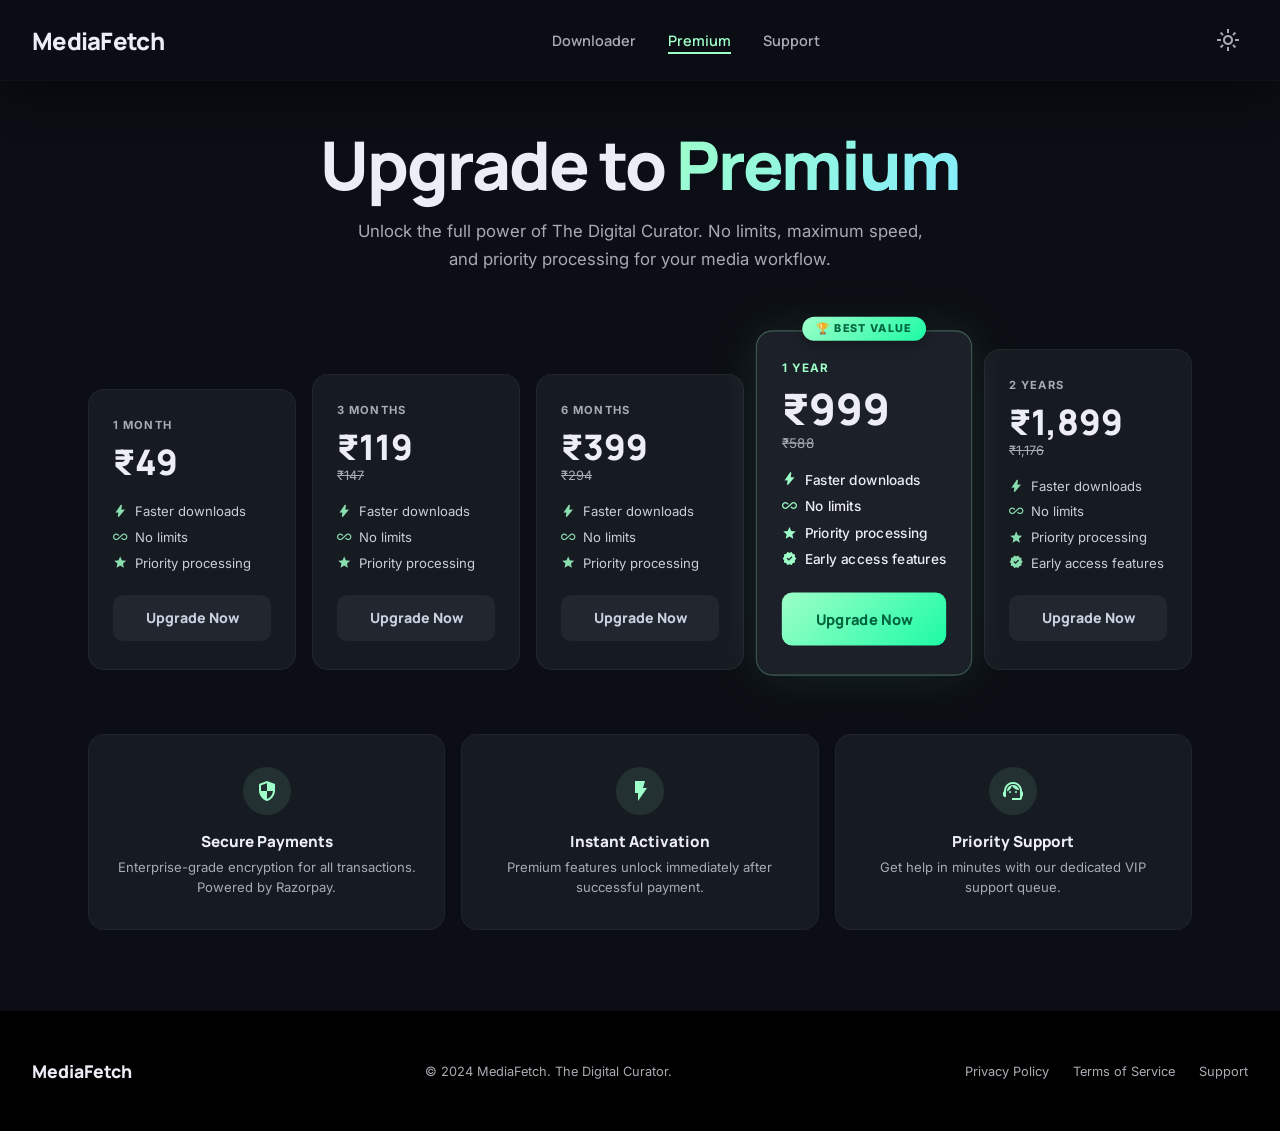
==== premium.html @ de0da59d "Initial commit — MediaFetch frontend" ====
<!DOCTYPE html>
<html lang="en">
<head>
  <meta charset="UTF-8" />
  <meta name="viewport" content="width=device-width, initial-scale=1.0" />
  <title>Premium — MediaFetch</title>
  <meta name="description" content="Upgrade to MediaFetch Premium for faster downloads, no limits, and priority processing. Plans starting at ₹49/month." />

  <link rel="stylesheet" href="css/styles.css" />
  <link rel="stylesheet" href="https://fonts.googleapis.com/css2?family=Material+Symbols+Outlined:opsz,wght,FILL,GRAD@20..48,100..700,0..1,-50..200&display=swap" />

  <style>
    main { flex: 1; padding: 8rem 1.5rem 5rem; max-width: 72rem; margin: 0 auto; width: 100%; }

    /* ── Hero ──────────────────────────────────────────────────────────── */
    .premium-hero { text-align: center; margin-bottom: 4rem; }
    .premium-hero h1 {
      font-size: clamp(2.4rem, 7vw, 4.2rem);
      font-weight: 900; letter-spacing: -0.03em;
      color: var(--on-surface); line-height: 1.1;
      margin-bottom: 1rem;
    }
    .hero-gradient {
      background: linear-gradient(135deg, var(--primary), var(--tertiary));
      -webkit-background-clip: text; -webkit-text-fill-color: transparent;
      background-clip: text;
    }
    .premium-hero p {
      font-size: 1.05rem; color: var(--on-surface-variant);
      max-width: 36rem; margin: 0 auto; line-height: 1.65;
    }

    /* ── Pricing Grid ──────────────────────────────────────────────────── */
    .pricing-grid {
      display: grid;
      grid-template-columns: repeat(5, 1fr);
      gap: 1rem;
      align-items: end;
      margin-bottom: 4rem;
    }

    /* ── Pricing Card ──────────────────────────────────────────────────── */
    .plan-card {
      background: var(--surface-container);
      border-radius: 1rem;
      padding: 1.75rem 1.5rem;
      display: flex; flex-direction: column;
      border: 1px solid rgba(255,255,255,0.05);
      position: relative;
      transition: transform 0.25s ease, box-shadow 0.25s ease, border-color 0.25s;
    }
    .plan-card:hover {
      transform: translateY(-4px);
      box-shadow: 0 20px 50px rgba(0,0,0,0.35);
    }

    .plan-card.featured {
      background: var(--surface-high);
      border: 1.5px solid rgba(158,255,200,0.28);
      box-shadow: 0 0 50px rgba(158,255,200,0.1);
      transform: scale(1.04);
      z-index: 2;
    }
    .plan-card.featured:hover { transform: scale(1.04) translateY(-4px); }

    .plan-badge {
      position: absolute; top: -0.85rem; left: 50%; transform: translateX(-50%);
      background: linear-gradient(135deg, var(--primary), var(--primary-container));
      color: var(--on-primary);
      font-size: 0.65rem; font-weight: 800;
      letter-spacing: 0.1em; text-transform: uppercase;
      padding: 0.3rem 0.85rem;
      border-radius: 9999px;
      white-space: nowrap;
      box-shadow: 0 4px 12px rgba(0,0,0,0.3);
    }

    .plan-period {
      font-size: 0.7rem; font-weight: 700;
      letter-spacing: 0.1em; text-transform: uppercase;
      color: var(--on-surface-variant);
      margin-bottom: 0.75rem;
    }
    .plan-card.featured .plan-period { color: var(--primary); }

    .plan-price {
      font-family: 'Manrope', sans-serif;
      font-size: 2.2rem; font-weight: 900;
      color: var(--on-surface);
      margin-bottom: 0.25rem;
      line-height: 1;
    }
    .plan-card.featured .plan-price { font-size: 2.6rem; }

    .plan-original {
      font-size: 0.8rem;
      color: var(--on-surface-variant);
      text-decoration: line-through;
      margin-bottom: 1.25rem;
    }
    .plan-spacer { margin-bottom: 1.25rem; }

    .plan-features {
      list-style: none; display: flex; flex-direction: column; gap: 0.6rem;
      flex: 1; margin-bottom: 1.5rem;
    }
    .plan-features li {
      display: flex; align-items: center; gap: 0.5rem;
      font-size: 0.82rem;
      color: var(--on-surface);
      opacity: 0.85;
    }
    .plan-card.featured .plan-features li { opacity: 1; font-weight: 500; }
    .plan-features .check-icon {
      font-size: 0.9rem;
      color: var(--primary);
      flex-shrink: 0;
    }

    .plan-btn {
      display: block; width: 100%;
      padding: 0.85rem;
      border-radius: 0.625rem;
      font-family: 'Manrope', sans-serif;
      font-size: 0.88rem; font-weight: 800;
      border: none; cursor: pointer;
      transition: transform 0.15s, box-shadow 0.2s, background 0.2s;
    }
    .plan-btn:active { transform: scale(0.96); }

    .btn-default {
      background: var(--surface-highest);
      color: var(--on-secondary-container);
    }
    .btn-default:hover { background: var(--outline-variant); }

    .btn-featured {
      background: linear-gradient(135deg, var(--primary), var(--primary-container));
      color: var(--on-primary);
      padding: 1rem;
    }
    .btn-featured:hover { box-shadow: 0 0 24px rgba(158,255,200,0.4); }

    /* ── Trust Badges ─────────────────────────────────────────────────── */
    .trust-grid {
      display: grid;
      grid-template-columns: repeat(3, 1fr);
      gap: 1rem;
    }
    .trust-card {
      background: var(--surface-container);
      border: 1px solid rgba(255,255,255,0.04);
      border-radius: 1rem;
      padding: 2rem 1.5rem;
      display: flex; flex-direction: column; align-items: center;
      text-align: center;
      transition: transform 0.2s, box-shadow 0.2s;
    }
    .trust-card:hover { transform: translateY(-3px); box-shadow: 0 12px 30px rgba(0,0,0,0.25); }

    .trust-icon-wrap {
      width: 3rem; height: 3rem;
      border-radius: 50%;
      background: rgba(158,255,200,0.1);
      display: flex; align-items: center; justify-content: center;
      margin-bottom: 1rem;
    }
    .trust-card h4 {
      font-size: 0.95rem; font-weight: 800;
      color: var(--on-surface);
      margin-bottom: 0.4rem;
    }
    .trust-card p { font-size: 0.82rem; color: var(--on-surface-variant); line-height: 1.5; }

    /* ── Payment Modal Overlay ──────────────────────────────────────── */
    .modal-overlay {
      position: fixed; inset: 0; z-index: 200;
      background: rgba(0,0,0,0.65);
      backdrop-filter: blur(8px);
      display: flex; align-items: center; justify-content: center;
      padding: 1rem;
      animation: fadeIn 0.25s ease;
    }
    .modal-box {
      background: var(--surface-high);
      border: 1px solid rgba(255,255,255,0.06);
      border-radius: 1.25rem;
      padding: 2rem;
      width: 100%; max-width: 28rem;
      box-shadow: 0 30px 80px rgba(0,0,0,0.5);
      animation: slideUp 0.3s cubic-bezier(0.34,1.56,0.64,1);
    }
    @keyframes slideUp {
      from { opacity:0; transform: translateY(2rem) scale(0.97); }
      to   { opacity:1; transform: translateY(0) scale(1); }
    }
    .modal-title {
      font-size: 1.35rem; font-weight: 900;
      color: var(--on-surface);
      margin-bottom: 0.35rem;
    }
    .modal-subtitle { font-size: 0.85rem; color: var(--on-surface-variant); margin-bottom: 1.5rem; }
    .modal-field { display: flex; flex-direction: column; gap: 0.4rem; margin-bottom: 1rem; }
    .modal-field label { font-size: 0.78rem; font-weight: 600; color: var(--on-surface-variant); }
    .modal-field input {
      background: var(--surface-container);
      border: 1px solid var(--outline-variant);
      border-radius: 0.6rem;
      padding: 0.75rem 1rem;
      color: var(--on-surface);
      font-family: 'Inter', sans-serif; font-size: 0.9rem;
      outline: none; transition: border-color 0.2s, box-shadow 0.2s;
    }
    .modal-field input:focus {
      border-color: var(--primary);
      box-shadow: 0 0 0 3px rgba(158,255,200,0.1);
    }
    .modal-actions { display: flex; gap: 0.75rem; margin-top: 1.5rem; }
    .modal-cancel-btn {
      flex: 1; padding: 0.85rem;
      background: var(--surface-highest);
      color: var(--on-surface-variant);
      border: none; border-radius: 0.6rem;
      font-family: 'Manrope', sans-serif; font-weight: 700; font-size: 0.9rem;
      cursor: pointer; transition: background 0.2s;
    }
    .modal-cancel-btn:hover { background: var(--outline-variant); }
    .modal-pay-btn {
      flex: 2; padding: 0.85rem;
      background: linear-gradient(135deg, var(--primary), var(--primary-container));
      color: var(--on-primary);
      border: none; border-radius: 0.6rem;
      font-family: 'Manrope', sans-serif; font-weight: 800; font-size: 0.9rem;
      cursor: pointer; transition: box-shadow 0.2s, transform 0.15s;
    }
    .modal-pay-btn:hover { box-shadow: 0 0 20px rgba(158,255,200,0.35); }
    .modal-pay-btn:active { transform: scale(0.97); }

    /* Coming soon banner */
    .coming-soon-note {
      font-size: 0.72rem; color: var(--on-surface-variant);
      text-align: center; margin-top: 0.75rem;
    }

    /* ── Responsive ──────────────────────────────────────────────────── */
    @media (max-width: 1024px) {
      .pricing-grid { grid-template-columns: repeat(3, 1fr); }
      .plan-card.featured { transform: none; }
      .plan-card.featured:hover { transform: translateY(-4px); }
    }
    @media (max-width: 640px) {
      .pricing-grid { grid-template-columns: 1fr 1fr; }
      .trust-grid { grid-template-columns: 1fr; }
    }
    @media (max-width: 420px) {
      .pricing-grid { grid-template-columns: 1fr; }
    }
  </style>
</head>
<body>

<!-- Toast Container -->
<div id="toast-container" aria-live="polite"></div>

<!-- ── Navbar ──────────────────────────────────────────────────────────────── -->
<header>
  <nav class="navbar">
    <div class="navbar-inner">
      <a href="index.html" class="navbar-logo">MediaFetch</a>
      <ul class="navbar-links">
        <li><a href="index.html">Downloader</a></li>
        <li><a href="premium.html" class="active">Premium</a></li>
        <li><a href="support.html">Support</a></li>
      </ul>
      <div class="navbar-actions">
        <button class="icon-btn" id="theme-toggle" aria-label="Toggle theme">
          <span class="material-symbols-outlined">light_mode</span>
        </button>
      </div>
    </div>
  </nav>
</header>

<!-- ── Main ────────────────────────────────────────────────────────────────── -->
<main>

  <!-- Hero -->
  <div class="premium-hero">
    <h1>Upgrade to <span class="hero-gradient">Premium</span></h1>
    <p>Unlock the full power of The Digital Curator. No limits, maximum speed, and priority processing for your media workflow.</p>
  </div>

  <!-- Pricing Grid -->
  <div class="pricing-grid" id="pricing-grid">

    <!-- ₹49 / 1 Month -->
    <div class="plan-card">
      <p class="plan-period">1 Month</p>
      <p class="plan-price">₹49</p>
      <div class="plan-spacer"></div>
      <ul class="plan-features">
        <li><span class="material-symbols-outlined check-icon icon-filled">bolt</span>Faster downloads</li>
        <li><span class="material-symbols-outlined check-icon icon-filled">all_inclusive</span>No limits</li>
        <li><span class="material-symbols-outlined check-icon icon-filled">star</span>Priority processing</li>
      </ul>
      <button class="plan-btn btn-default" data-plan="1 Month" data-price="49" data-amount="4900">Upgrade Now</button>
    </div>

    <!-- ₹119 / 3 Months -->
    <div class="plan-card">
      <p class="plan-period">3 Months</p>
      <p class="plan-price">₹119</p>
      <p class="plan-original">₹147</p>
      <ul class="plan-features">
        <li><span class="material-symbols-outlined check-icon icon-filled">bolt</span>Faster downloads</li>
        <li><span class="material-symbols-outlined check-icon icon-filled">all_inclusive</span>No limits</li>
        <li><span class="material-symbols-outlined check-icon icon-filled">star</span>Priority processing</li>
      </ul>
      <button class="plan-btn btn-default" data-plan="3 Months" data-price="119" data-amount="11900">Upgrade Now</button>
    </div>

    <!-- ₹399 / 6 Months -->
    <div class="plan-card">
      <p class="plan-period">6 Months</p>
      <p class="plan-price">₹399</p>
      <p class="plan-original">₹294</p>
      <ul class="plan-features">
        <li><span class="material-symbols-outlined check-icon icon-filled">bolt</span>Faster downloads</li>
        <li><span class="material-symbols-outlined check-icon icon-filled">all_inclusive</span>No limits</li>
        <li><span class="material-symbols-outlined check-icon icon-filled">star</span>Priority processing</li>
      </ul>
      <button class="plan-btn btn-default" data-plan="6 Months" data-price="399" data-amount="39900">Upgrade Now</button>
    </div>

    <!-- ₹999 / 1 Year — FEATURED -->
    <div class="plan-card featured">
      <span class="plan-badge">🏆 Best Value</span>
      <p class="plan-period">1 Year</p>
      <p class="plan-price">₹999</p>
      <p class="plan-original">₹588</p>
      <ul class="plan-features">
        <li><span class="material-symbols-outlined check-icon icon-filled">bolt</span>Faster downloads</li>
        <li><span class="material-symbols-outlined check-icon icon-filled">all_inclusive</span>No limits</li>
        <li><span class="material-symbols-outlined check-icon icon-filled">star</span>Priority processing</li>
        <li><span class="material-symbols-outlined check-icon icon-filled">new_releases</span>Early access features</li>
      </ul>
      <button class="plan-btn btn-featured" data-plan="1 Year" data-price="999" data-amount="99900">Upgrade Now</button>
    </div>

    <!-- ₹1899 / 2 Years -->
    <div class="plan-card">
      <p class="plan-period">2 Years</p>
      <p class="plan-price">₹1,899</p>
      <p class="plan-original">₹1,176</p>
      <ul class="plan-features">
        <li><span class="material-symbols-outlined check-icon icon-filled">bolt</span>Faster downloads</li>
        <li><span class="material-symbols-outlined check-icon icon-filled">all_inclusive</span>No limits</li>
        <li><span class="material-symbols-outlined check-icon icon-filled">star</span>Priority processing</li>
        <li><span class="material-symbols-outlined check-icon icon-filled">new_releases</span>Early access features</li>
      </ul>
      <button class="plan-btn btn-default" data-plan="2 Years" data-price="1899" data-amount="189900">Upgrade Now</button>
    </div>

  </div><!-- /pricing-grid -->

  <!-- Trust Badges -->
  <div class="trust-grid">
    <div class="trust-card">
      <div class="trust-icon-wrap">
        <span class="material-symbols-outlined icon-filled" style="color:var(--primary)">security</span>
      </div>
      <h4>Secure Payments</h4>
      <p>Enterprise-grade encryption for all transactions. Powered by Razorpay.</p>
    </div>
    <div class="trust-card">
      <div class="trust-icon-wrap">
        <span class="material-symbols-outlined icon-filled" style="color:var(--primary)">flash_on</span>
      </div>
      <h4>Instant Activation</h4>
      <p>Premium features unlock immediately after successful payment.</p>
    </div>
    <div class="trust-card">
      <div class="trust-icon-wrap">
        <span class="material-symbols-outlined icon-filled" style="color:var(--primary)">support_agent</span>
      </div>
      <h4>Priority Support</h4>
      <p>Get help in minutes with our dedicated VIP support queue.</p>
    </div>
  </div>

</main>

<!-- ── Payment Checkout Modal ──────────────────────────────────────────────── -->
<div id="payment-modal" class="modal-overlay hidden" role="dialog" aria-modal="true" aria-labelledby="modal-title">
  <div class="modal-box">
    <h2 class="modal-title" id="modal-title">Complete Your Upgrade</h2>
    <p class="modal-subtitle" id="modal-subtitle">Upgrading to Premium — ₹0</p>
    <div class="modal-field">
      <label for="modal-name">Full Name</label>
      <input id="modal-name" type="text" placeholder="Your name" autocomplete="name" />
    </div>
    <div class="modal-field">
      <label for="modal-email">Email Address <span style="color:var(--error)">*</span></label>
      <input id="modal-email" type="email" placeholder="hello@example.com" required autocomplete="email" />
    </div>
    <div class="modal-field">
      <label for="modal-phone">Phone Number <span style="color:var(--error)">*</span></label>
      <input id="modal-phone" type="tel" placeholder="+91 98765 43210" required autocomplete="tel" />
    </div>
    <div class="modal-actions">
      <button class="modal-cancel-btn" id="modal-cancel">Cancel</button>
      <button class="modal-pay-btn" id="modal-pay">Proceed to Pay</button>
    </div>
    <p class="coming-soon-note">🔒 Razorpay secure checkout · Payment integration coming soon</p>
  </div>
</div>

<!-- ── Footer ──────────────────────────────────────────────────────────────── -->
<footer class="footer">
  <div class="footer-inner">
    <span class="footer-logo">MediaFetch</span>
    <span class="footer-copy">© 2024 MediaFetch. The Digital Curator.</span>
    <div class="footer-links">
      <a href="#">Privacy Policy</a>
      <a href="#">Terms of Service</a>
      <a href="support.html">Support</a>
    </div>
  </div>
</footer>

<script src="js/theme.js"></script>
<script>
  // ── Toast helper ──────────────────────────────────────────────────────────
  function showToast(message, type = 'info', duration = 4000) {
    const container = document.getElementById('toast-container');
    const toast = document.createElement('div');
    const iconMap = { success: 'check_circle', error: 'error', info: 'info' };
    const colorMap = { success: 'var(--primary)', error: 'var(--error)', info: 'var(--tertiary)' };
    toast.className = `toast ${type}`;
    toast.innerHTML = `<span class="material-symbols-outlined icon-filled" style="color:${colorMap[type]};font-size:1.1rem">${iconMap[type]}</span><span>${message}</span>`;
    container.appendChild(toast);
    setTimeout(() => {
      toast.classList.add('fade-out');
      toast.addEventListener('animationend', () => toast.remove());
    }, duration);
  }

  // ── Modal state ───────────────────────────────────────────────────────────
  let currentPlan = null;

  function openModal(plan, price, amount) {
    currentPlan = { plan, price, amount };
    document.getElementById('modal-subtitle').textContent = `Upgrading to ${plan} Premium — ₹${price.toLocaleString('en-IN')}`;
    document.getElementById('payment-modal').classList.remove('hidden');
    document.getElementById('modal-name').focus();
    document.body.style.overflow = 'hidden';
  }

  function closeModal() {
    document.getElementById('payment-modal').classList.add('hidden');
    document.body.style.overflow = '';
  }

  // ── Wire plan buttons ─────────────────────────────────────────────────────
  document.querySelectorAll('.plan-btn').forEach(btn => {
    btn.addEventListener('click', () => {
      const plan   = btn.dataset.plan;
      const price  = parseInt(btn.dataset.price);
      const amount = parseInt(btn.dataset.amount);
      openModal(plan, price, amount);
    });
  });

  // ── Modal close ───────────────────────────────────────────────────────────
  document.getElementById('modal-cancel').addEventListener('click', closeModal);
  document.getElementById('payment-modal').addEventListener('click', (e) => {
    if (e.target === e.currentTarget) closeModal();
  });
  document.addEventListener('keydown', (e) => { if (e.key === 'Escape') closeModal(); });

  // ── Modal pay ─────────────────────────────────────────────────────────────
  document.getElementById('modal-pay').addEventListener('click', () => {
    const name  = document.getElementById('modal-name').value.trim();
    const email = document.getElementById('modal-email').value.trim();
    const phone = document.getElementById('modal-phone').value.trim();

    if (!email || !phone) {
      showToast('Please enter your email and phone number.', 'error');
      return;
    }

    // For now, show a "coming soon" toast since Razorpay key is not configured
    closeModal();
    showToast(`Thank you ${name || ''}! Payment gateway coming soon. We'll notify you at ${email}.`, 'success', 6000);

    // ── Razorpay integration (uncomment when you have a key) ──────────────
    // const options = {
    //   key: 'YOUR_RAZORPAY_KEY_ID',
    //   amount: currentPlan.amount,
    //   currency: 'INR',
    //   name: 'MediaFetch',
    //   description: `${currentPlan.plan} Premium`,
    //   prefill: { name, email, contact: phone },
    //   theme: { color: '#9effc8' },
    //   handler: function(response) {
    //     closeModal();
    //     showToast(`Payment successful! ID: ${response.razorpay_payment_id}`, 'success', 7000);
    //   }
    // };
    // const rzp = new Razorpay(options);
    // rzp.open();
  });
</script>
</body>
</html>
---- css/styles.css ----
/* ═══════════════════════════════════════════════════════════════════════════
   MediaFetch — Shared Styles (Obsidian Flux Design System)
   ═══════════════════════════════════════════════════════════════════════════ */

/* ─── Google Fonts ─────────────────────────────────────────────────────────── */
@import url('https://fonts.googleapis.com/css2?family=Inter:wght@400;500;600&family=Manrope:wght@600;700;800;900&display=swap');
@import url('https://fonts.googleapis.com/css2?family=Material+Symbols+Outlined:opsz,wght,FILL,GRAD@20..48,100..700,0..1,-50..200&display=swap');

/* ─── CSS Variables (Dark Mode — default) ───────────────────────────────────── */
:root {
  --bg:                    #0b0e14;
  --surface:               #0b0e14;
  --surface-low:           #10131a;
  --surface-container:     #161a21;
  --surface-high:          #1c2028;
  --surface-highest:       #22262f;
  --surface-lowest:        #000000;

  --primary:               #9effc8;
  --primary-container:     #1dfba5;
  --primary-dim:           #00ec9a;
  --on-primary:            #00643e;
  --on-primary-container:  #005a38;

  --tertiary:              #84ecff;
  --tertiary-dim:          #00d4ed;

  --secondary-container:   #3e4754;
  --on-secondary-container:#c8d1e0;

  --on-surface:            #ecedf6;
  --on-surface-variant:    #a9abb3;
  --outline:               #73757d;
  --outline-variant:       #45484f;

  --error:                 #ff716c;

  --nav-bg:                rgba(11,14,20,0.6);
  --glass-bg:              rgba(22,26,33,0.6);
  --card-shadow:           0 20px 40px rgba(0,0,0,0.4);
}

/* ─── Light Mode Vars ──────────────────────────────────────────────────────── */
[data-theme="light"] {
  --bg:                    #f4f6fb;
  --surface:               #f4f6fb;
  --surface-low:           #e8ecf4;
  --surface-container:     #dce2ef;
  --surface-high:          #cdd5e5;
  --surface-highest:       #bec8da;
  --surface-lowest:        #ffffff;

  --primary:               #006d45;
  --primary-container:     #00a36a;
  --primary-dim:           #008055;
  --on-primary:            #ffffff;
  --on-primary-container:  #ffffff;

  --tertiary:              #006878;
  --tertiary-dim:          #00859a;

  --secondary-container:   #c5cfe0;
  --on-secondary-container:#1e2c3a;

  --on-surface:            #0f1116;
  --on-surface-variant:    #44474f;
  --outline:               #74777f;
  --outline-variant:       #c4c7cf;

  --nav-bg:                rgba(244,246,251,0.7);
  --glass-bg:              rgba(220,226,239,0.65);
}

/* ─── Base ─────────────────────────────────────────────────────────────────── */
*, *::before, *::after { box-sizing: border-box; margin: 0; padding: 0; }

html { scroll-behavior: smooth; }

body {
  font-family: 'Inter', sans-serif;
  background-color: var(--bg);
  color: var(--on-surface);
  min-height: 100vh;
  display: flex;
  flex-direction: column;
  transition: background-color 0.3s ease, color 0.3s ease;
}

/* ─── Typography ───────────────────────────────────────────────────────────── */
.font-headline { font-family: 'Manrope', sans-serif; }

h1, h2, h3, h4, h5 { font-family: 'Manrope', sans-serif; }

/* ─── Material Symbols ─────────────────────────────────────────────────────── */
.material-symbols-outlined {
  font-variation-settings: 'FILL' 0, 'wght' 400, 'GRAD' 0, 'opsz' 24;
  font-size: 1.25rem;
  line-height: 1;
  vertical-align: middle;
  display: inline-block;
}
.icon-filled { font-variation-settings: 'FILL' 1, 'wght' 400, 'GRAD' 0, 'opsz' 24; }

/* ─── Glass Utility ─────────────────────────────────────────────────────────── */
.glass {
  background: var(--glass-bg);
  backdrop-filter: blur(24px);
  -webkit-backdrop-filter: blur(24px);
}

/* ─── Navigation ────────────────────────────────────────────────────────────── */
.navbar {
  position: fixed; top: 0; left: 0; right: 0; z-index: 100;
  background: var(--nav-bg);
  backdrop-filter: blur(20px);
  -webkit-backdrop-filter: blur(20px);
  box-shadow: 0 1px 0 rgba(255,255,255,0.04), var(--card-shadow);
  transition: background 0.3s ease;
}
.navbar-inner {
  display: flex;
  justify-content: space-between;
  align-items: center;
  padding: 0 2rem;
  height: 5rem;
  max-width: 88rem;
  margin: 0 auto;
}
.navbar-logo {
  font-family: 'Manrope', sans-serif;
  font-size: 1.5rem;
  font-weight: 800;
  letter-spacing: -0.03em;
  color: var(--on-surface);
  text-decoration: none;
}
.navbar-links {
  display: flex;
  gap: 2rem;
  align-items: center;
  list-style: none;
}
.navbar-links a {
  font-family: 'Manrope', sans-serif;
  font-weight: 600;
  font-size: 0.9rem;
  color: var(--on-surface-variant);
  text-decoration: none;
  transition: color 0.2s;
  padding-bottom: 2px;
}
.navbar-links a:hover { color: var(--on-surface); }
.navbar-links a.active {
  color: var(--primary);
  border-bottom: 2px solid var(--primary);
}
.navbar-actions {
  display: flex;
  gap: 0.75rem;
  align-items: center;
}
.icon-btn {
  display: flex; align-items: center; justify-content: center;
  width: 2.5rem; height: 2.5rem;
  background: transparent;
  border: none; border-radius: 0.5rem;
  color: var(--on-surface-variant);
  cursor: pointer;
  transition: background 0.2s, color 0.2s, transform 0.15s;
}
.icon-btn:hover { background: var(--surface-highest); color: var(--on-surface); }
.icon-btn:active { transform: scale(0.92); }

.hamburger { display: none; }

@media (max-width: 768px) {
  .navbar-links { display: none; }
  .hamburger { display: flex; }
}

/* ─── Toast Notification ────────────────────────────────────────────────────── */
#toast-container {
  position: fixed; bottom: 2rem; right: 2rem; z-index: 9999;
  display: flex; flex-direction: column; gap: 0.75rem;
  pointer-events: none;
}
.toast {
  display: flex; align-items: center; gap: 0.75rem;
  padding: 1rem 1.25rem;
  background: var(--surface-high);
  border-radius: 0.75rem;
  box-shadow: var(--card-shadow);
  border: 1px solid rgba(255,255,255,0.06);
  font-size: 0.875rem;
  color: var(--on-surface);
  pointer-events: all;
  animation: slideInRight 0.35s cubic-bezier(0.34,1.56,0.64,1) forwards;
  max-width: 360px;
}
.toast.error { border-color: rgba(255,113,108,0.3); }
.toast.success { border-color: rgba(158,255,200,0.2); }
.toast.fade-out { animation: fadeOut 0.3s ease forwards; }

@keyframes slideInRight {
  from { opacity: 0; transform: translateX(2rem) scale(0.95); }
  to   { opacity: 1; transform: translateX(0) scale(1); }
}
@keyframes fadeOut {
  to { opacity: 0; transform: translateX(1rem) scale(0.95); }
}

/* ─── Footer ────────────────────────────────────────────────────────────────── */
.footer {
  margin-top: auto;
  padding: 3rem 2rem;
  background: var(--surface-lowest);
  border-top: 1px solid rgba(255,255,255,0.04);
}
.footer-inner {
  display: flex;
  flex-direction: row;
  justify-content: space-between;
  align-items: center;
  gap: 1rem;
  max-width: 88rem;
  margin: 0 auto;
  flex-wrap: wrap;
}
.footer-logo {
  font-family: 'Manrope', sans-serif;
  font-size: 1.1rem;
  font-weight: 800;
  color: var(--on-surface);
}
.footer-copy { font-size: 0.8rem; color: var(--on-surface-variant); }
.footer-links { display: flex; gap: 1.5rem; }
.footer-links a {
  font-size: 0.8rem;
  color: var(--on-surface-variant);
  text-decoration: none;
  transition: color 0.2s;
}
.footer-links a:hover { color: var(--primary); }

/* ─── Skeleton Loader ───────────────────────────────────────────────────────── */
.skeleton {
  border-radius: 0.5rem;
  background: linear-gradient(
    90deg,
    var(--surface-high) 25%,
    var(--surface-highest) 50%,
    var(--surface-high) 75%
  );
  background-size: 200% 100%;
  animation: shimmer 1.5s infinite;
}
@keyframes shimmer {
  0%   { background-position: 200% 0; }
  100% { background-position: -200% 0; }
}

/* ─── Pulse dot (loading) ───────────────────────────────────────────────────── */
.pulse-dot {
  display: inline-block;
  width: 0.5rem; height: 0.5rem;
  border-radius: 50%;
  background: var(--primary);
  animation: pulseDot 1.2s ease-in-out infinite;
}
@keyframes pulseDot {
  0%, 100% { opacity: 1; transform: scale(1); }
  50%       { opacity: 0.4; transform: scale(0.7); }
}

/* ─── Spinner ───────────────────────────────────────────────────────────────── */
.spinner {
  width: 1.25rem; height: 1.25rem;
  border: 2px solid var(--surface-highest);
  border-top-color: var(--primary);
  border-radius: 50%;
  animation: spin 0.7s linear infinite;
}
@keyframes spin { to { transform: rotate(360deg); } }

/* ─── Utility ───────────────────────────────────────────────────────────────── */
.hidden { display: none !important; }
.sr-only { position: absolute; width: 1px; height: 1px; padding: 0; margin: -1px; overflow: hidden; clip: rect(0,0,0,0); border: 0; }

/* ─── Transition helpers ────────────────────────────────────────────────────── */
.fade-in {
  animation: fadeIn 0.4s ease forwards;
}
@keyframes fadeIn {
  from { opacity: 0; transform: translateY(0.75rem); }
  to   { opacity: 1; transform: translateY(0); }
}
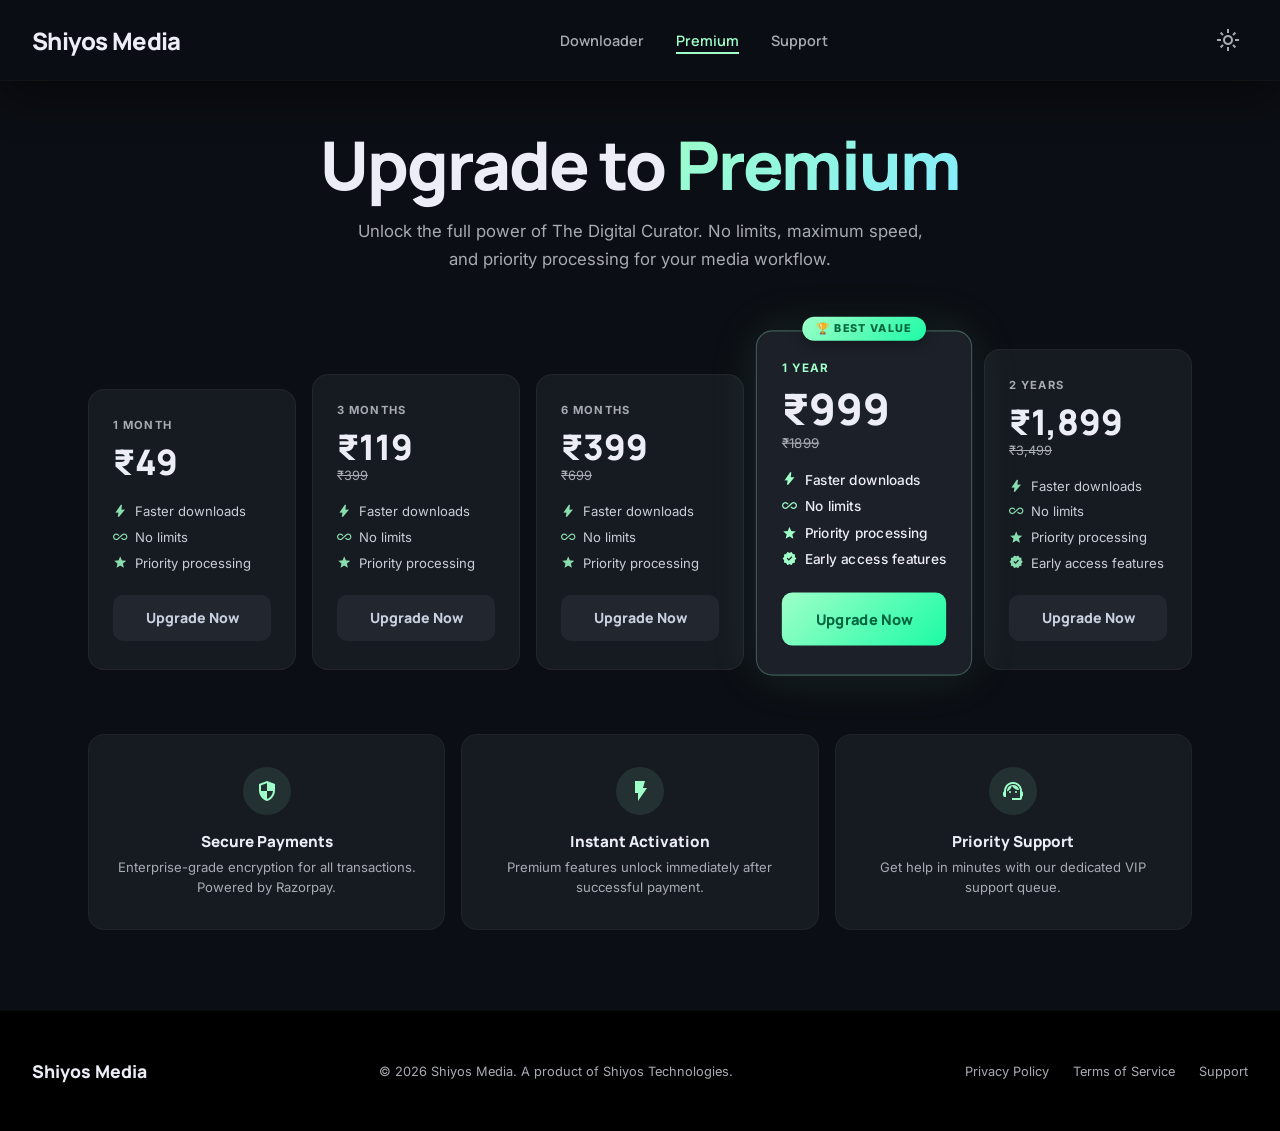
==== commit 675b9d00: "feat: MediaFetch frontend - initial deploy" ====
--- a/premium.html
+++ b/premium.html
@@ -1,33 +1,54 @@
 <!DOCTYPE html>
 <html lang="en">
+
 <head>
   <meta charset="UTF-8" />
   <meta name="viewport" content="width=device-width, initial-scale=1.0" />
-  <title>Premium — MediaFetch</title>
-  <meta name="description" content="Upgrade to MediaFetch Premium for faster downloads, no limits, and priority processing. Plans starting at ₹49/month." />
+  <title>Premium — Shiyos Media</title>
+  <meta name="description"
+    content="Upgrade to Shiyos Media Premium for faster downloads, no limits, and priority processing. Plans starting at ₹49/month." />
 
   <link rel="stylesheet" href="css/styles.css" />
-  <link rel="stylesheet" href="https://fonts.googleapis.com/css2?family=Material+Symbols+Outlined:opsz,wght,FILL,GRAD@20..48,100..700,0..1,-50..200&display=swap" />
+  <link rel="stylesheet"
+    href="https://fonts.googleapis.com/css2?family=Material+Symbols+Outlined:opsz,wght,FILL,GRAD@20..48,100..700,0..1,-50..200&display=swap" />
 
   <style>
-    main { flex: 1; padding: 8rem 1.5rem 5rem; max-width: 72rem; margin: 0 auto; width: 100%; }
+    main {
+      flex: 1;
+      padding: 8rem 1.5rem 5rem;
+      max-width: 72rem;
+      margin: 0 auto;
+      width: 100%;
+    }
 
     /* ── Hero ──────────────────────────────────────────────────────────── */
-    .premium-hero { text-align: center; margin-bottom: 4rem; }
+    .premium-hero {
+      text-align: center;
+      margin-bottom: 4rem;
+    }
+
     .premium-hero h1 {
       font-size: clamp(2.4rem, 7vw, 4.2rem);
-      font-weight: 900; letter-spacing: -0.03em;
-      color: var(--on-surface); line-height: 1.1;
+      font-weight: 900;
+      letter-spacing: -0.03em;
+      color: var(--on-surface);
+      line-height: 1.1;
       margin-bottom: 1rem;
     }
+
     .hero-gradient {
       background: linear-gradient(135deg, var(--primary), var(--tertiary));
-      -webkit-background-clip: text; -webkit-text-fill-color: transparent;
+      -webkit-background-clip: text;
+      -webkit-text-fill-color: transparent;
       background-clip: text;
     }
+
     .premium-hero p {
-      font-size: 1.05rem; color: var(--on-surface-variant);
-      max-width: 36rem; margin: 0 auto; line-height: 1.65;
+      font-size: 1.05rem;
+      color: var(--on-surface-variant);
+      max-width: 36rem;
+      margin: 0 auto;
+      line-height: 1.65;
     }
 
     /* ── Pricing Grid ──────────────────────────────────────────────────── */
@@ -44,53 +65,72 @@
       background: var(--surface-container);
       border-radius: 1rem;
       padding: 1.75rem 1.5rem;
-      display: flex; flex-direction: column;
-      border: 1px solid rgba(255,255,255,0.05);
+      display: flex;
+      flex-direction: column;
+      border: 1px solid rgba(255, 255, 255, 0.05);
       position: relative;
       transition: transform 0.25s ease, box-shadow 0.25s ease, border-color 0.25s;
     }
+
     .plan-card:hover {
       transform: translateY(-4px);
-      box-shadow: 0 20px 50px rgba(0,0,0,0.35);
+      box-shadow: 0 20px 50px rgba(0, 0, 0, 0.35);
     }
 
     .plan-card.featured {
       background: var(--surface-high);
-      border: 1.5px solid rgba(158,255,200,0.28);
-      box-shadow: 0 0 50px rgba(158,255,200,0.1);
+      border: 1.5px solid rgba(158, 255, 200, 0.28);
+      box-shadow: 0 0 50px rgba(158, 255, 200, 0.1);
       transform: scale(1.04);
       z-index: 2;
     }
-    .plan-card.featured:hover { transform: scale(1.04) translateY(-4px); }
+
+    .plan-card.featured:hover {
+      transform: scale(1.04) translateY(-4px);
+    }
 
     .plan-badge {
-      position: absolute; top: -0.85rem; left: 50%; transform: translateX(-50%);
+      position: absolute;
+      top: -0.85rem;
+      left: 50%;
+      transform: translateX(-50%);
       background: linear-gradient(135deg, var(--primary), var(--primary-container));
       color: var(--on-primary);
-      font-size: 0.65rem; font-weight: 800;
-      letter-spacing: 0.1em; text-transform: uppercase;
+      font-size: 0.65rem;
+      font-weight: 800;
+      letter-spacing: 0.1em;
+      text-transform: uppercase;
       padding: 0.3rem 0.85rem;
       border-radius: 9999px;
       white-space: nowrap;
-      box-shadow: 0 4px 12px rgba(0,0,0,0.3);
+      box-shadow: 0 4px 12px rgba(0, 0, 0, 0.3);
     }
 
     .plan-period {
-      font-size: 0.7rem; font-weight: 700;
-      letter-spacing: 0.1em; text-transform: uppercase;
+      font-size: 0.7rem;
+      font-weight: 700;
+      letter-spacing: 0.1em;
+      text-transform: uppercase;
       color: var(--on-surface-variant);
       margin-bottom: 0.75rem;
     }
-    .plan-card.featured .plan-period { color: var(--primary); }
+
+    .plan-card.featured .plan-period {
+      color: var(--primary);
+    }
 
     .plan-price {
       font-family: 'Manrope', sans-serif;
-      font-size: 2.2rem; font-weight: 900;
+      font-size: 2.2rem;
+      font-weight: 900;
       color: var(--on-surface);
       margin-bottom: 0.25rem;
       line-height: 1;
     }
-    .plan-card.featured .plan-price { font-size: 2.6rem; }
+
+    .plan-card.featured .plan-price {
+      font-size: 2.6rem;
+    }
 
     .plan-original {
       font-size: 0.8rem;
@@ -98,19 +138,34 @@
       text-decoration: line-through;
       margin-bottom: 1.25rem;
     }
-    .plan-spacer { margin-bottom: 1.25rem; }
+
+    .plan-spacer {
+      margin-bottom: 1.25rem;
+    }
 
     .plan-features {
-      list-style: none; display: flex; flex-direction: column; gap: 0.6rem;
-      flex: 1; margin-bottom: 1.5rem;
-    }
+      list-style: none;
+      display: flex;
+      flex-direction: column;
+      gap: 0.6rem;
+      flex: 1;
+      margin-bottom: 1.5rem;
+    }
+
     .plan-features li {
-      display: flex; align-items: center; gap: 0.5rem;
+      display: flex;
+      align-items: center;
+      gap: 0.5rem;
       font-size: 0.82rem;
       color: var(--on-surface);
       opacity: 0.85;
     }
-    .plan-card.featured .plan-features li { opacity: 1; font-weight: 500; }
+
+    .plan-card.featured .plan-features li {
+      opacity: 1;
+      font-weight: 500;
+    }
+
     .plan-features .check-icon {
       font-size: 0.9rem;
       color: var(--primary);
@@ -118,28 +173,40 @@
     }
 
     .plan-btn {
-      display: block; width: 100%;
+      display: block;
+      width: 100%;
       padding: 0.85rem;
       border-radius: 0.625rem;
       font-family: 'Manrope', sans-serif;
-      font-size: 0.88rem; font-weight: 800;
-      border: none; cursor: pointer;
+      font-size: 0.88rem;
+      font-weight: 800;
+      border: none;
+      cursor: pointer;
       transition: transform 0.15s, box-shadow 0.2s, background 0.2s;
     }
-    .plan-btn:active { transform: scale(0.96); }
+
+    .plan-btn:active {
+      transform: scale(0.96);
+    }
 
     .btn-default {
       background: var(--surface-highest);
       color: var(--on-secondary-container);
     }
-    .btn-default:hover { background: var(--outline-variant); }
+
+    .btn-default:hover {
+      background: var(--outline-variant);
+    }
 
     .btn-featured {
       background: linear-gradient(135deg, var(--primary), var(--primary-container));
       color: var(--on-primary);
       padding: 1rem;
     }
-    .btn-featured:hover { box-shadow: 0 0 24px rgba(158,255,200,0.4); }
+
+    .btn-featured:hover {
+      box-shadow: 0 0 24px rgba(158, 255, 200, 0.4);
+    }
 
     /* ── Trust Badges ─────────────────────────────────────────────────── */
     .trust-grid {
@@ -147,369 +214,556 @@
       grid-template-columns: repeat(3, 1fr);
       gap: 1rem;
     }
+
     .trust-card {
       background: var(--surface-container);
-      border: 1px solid rgba(255,255,255,0.04);
+      border: 1px solid rgba(255, 255, 255, 0.04);
       border-radius: 1rem;
       padding: 2rem 1.5rem;
-      display: flex; flex-direction: column; align-items: center;
+      display: flex;
+      flex-direction: column;
+      align-items: center;
       text-align: center;
       transition: transform 0.2s, box-shadow 0.2s;
     }
-    .trust-card:hover { transform: translateY(-3px); box-shadow: 0 12px 30px rgba(0,0,0,0.25); }
+
+    .trust-card:hover {
+      transform: translateY(-3px);
+      box-shadow: 0 12px 30px rgba(0, 0, 0, 0.25);
+    }
 
     .trust-icon-wrap {
-      width: 3rem; height: 3rem;
+      width: 3rem;
+      height: 3rem;
       border-radius: 50%;
-      background: rgba(158,255,200,0.1);
-      display: flex; align-items: center; justify-content: center;
+      background: rgba(158, 255, 200, 0.1);
+      display: flex;
+      align-items: center;
+      justify-content: center;
       margin-bottom: 1rem;
     }
+
     .trust-card h4 {
-      font-size: 0.95rem; font-weight: 800;
+      font-size: 0.95rem;
+      font-weight: 800;
       color: var(--on-surface);
       margin-bottom: 0.4rem;
     }
-    .trust-card p { font-size: 0.82rem; color: var(--on-surface-variant); line-height: 1.5; }
-
-    /* ── Payment Modal Overlay ──────────────────────────────────────── */
+
+    .trust-card p {
+      font-size: 0.82rem;
+      color: var(--on-surface-variant);
+      line-height: 1.5;
+    }
+
+    /* ── Payment Modal ──────────────────────────────────────────────── */
     .modal-overlay {
-      position: fixed; inset: 0; z-index: 200;
-      background: rgba(0,0,0,0.65);
+      position: fixed;
+      inset: 0;
+      z-index: 200;
+      background: rgba(0, 0, 0, 0.65);
       backdrop-filter: blur(8px);
-      display: flex; align-items: center; justify-content: center;
+      display: flex;
+      align-items: center;
+      justify-content: center;
       padding: 1rem;
       animation: fadeIn 0.25s ease;
     }
+
     .modal-box {
       background: var(--surface-high);
-      border: 1px solid rgba(255,255,255,0.06);
+      border: 1px solid rgba(255, 255, 255, 0.06);
       border-radius: 1.25rem;
       padding: 2rem;
-      width: 100%; max-width: 28rem;
-      box-shadow: 0 30px 80px rgba(0,0,0,0.5);
-      animation: slideUp 0.3s cubic-bezier(0.34,1.56,0.64,1);
-    }
+      width: 100%;
+      max-width: 28rem;
+      box-shadow: 0 30px 80px rgba(0, 0, 0, 0.5);
+      animation: slideUp 0.3s cubic-bezier(0.34, 1.56, 0.64, 1);
+    }
+
     @keyframes slideUp {
-      from { opacity:0; transform: translateY(2rem) scale(0.97); }
-      to   { opacity:1; transform: translateY(0) scale(1); }
-    }
+      from {
+        opacity: 0;
+        transform: translateY(2rem) scale(0.97);
+      }
+
+      to {
+        opacity: 1;
+        transform: translateY(0) scale(1);
+      }
+    }
+
     .modal-title {
-      font-size: 1.35rem; font-weight: 900;
+      font-size: 1.35rem;
+      font-weight: 900;
       color: var(--on-surface);
       margin-bottom: 0.35rem;
     }
-    .modal-subtitle { font-size: 0.85rem; color: var(--on-surface-variant); margin-bottom: 1.5rem; }
-    .modal-field { display: flex; flex-direction: column; gap: 0.4rem; margin-bottom: 1rem; }
-    .modal-field label { font-size: 0.78rem; font-weight: 600; color: var(--on-surface-variant); }
+
+    .modal-subtitle {
+      font-size: 0.85rem;
+      color: var(--on-surface-variant);
+      margin-bottom: 1.5rem;
+    }
+
+    .modal-field {
+      display: flex;
+      flex-direction: column;
+      gap: 0.4rem;
+      margin-bottom: 1rem;
+    }
+
+    .modal-field label {
+      font-size: 0.78rem;
+      font-weight: 600;
+      color: var(--on-surface-variant);
+    }
+
     .modal-field input {
       background: var(--surface-container);
       border: 1px solid var(--outline-variant);
       border-radius: 0.6rem;
       padding: 0.75rem 1rem;
       color: var(--on-surface);
-      font-family: 'Inter', sans-serif; font-size: 0.9rem;
-      outline: none; transition: border-color 0.2s, box-shadow 0.2s;
-    }
+      font-family: 'Inter', sans-serif;
+      font-size: 0.9rem;
+      outline: none;
+      transition: border-color 0.2s, box-shadow 0.2s;
+    }
+
     .modal-field input:focus {
       border-color: var(--primary);
-      box-shadow: 0 0 0 3px rgba(158,255,200,0.1);
-    }
-    .modal-actions { display: flex; gap: 0.75rem; margin-top: 1.5rem; }
+      box-shadow: 0 0 0 3px rgba(158, 255, 200, 0.1);
+    }
+
+    .modal-actions {
+      display: flex;
+      gap: 0.75rem;
+      margin-top: 1.5rem;
+    }
+
     .modal-cancel-btn {
-      flex: 1; padding: 0.85rem;
+      flex: 1;
+      padding: 0.85rem;
       background: var(--surface-highest);
       color: var(--on-surface-variant);
-      border: none; border-radius: 0.6rem;
-      font-family: 'Manrope', sans-serif; font-weight: 700; font-size: 0.9rem;
-      cursor: pointer; transition: background 0.2s;
-    }
-    .modal-cancel-btn:hover { background: var(--outline-variant); }
+      border: none;
+      border-radius: 0.6rem;
+      font-family: 'Manrope', sans-serif;
+      font-weight: 700;
+      font-size: 0.9rem;
+      cursor: pointer;
+      transition: background 0.2s;
+    }
+
+    .modal-cancel-btn:hover {
+      background: var(--outline-variant);
+    }
+
     .modal-pay-btn {
-      flex: 2; padding: 0.85rem;
+      flex: 2;
+      padding: 0.85rem;
       background: linear-gradient(135deg, var(--primary), var(--primary-container));
       color: var(--on-primary);
-      border: none; border-radius: 0.6rem;
-      font-family: 'Manrope', sans-serif; font-weight: 800; font-size: 0.9rem;
-      cursor: pointer; transition: box-shadow 0.2s, transform 0.15s;
-    }
-    .modal-pay-btn:hover { box-shadow: 0 0 20px rgba(158,255,200,0.35); }
-    .modal-pay-btn:active { transform: scale(0.97); }
-
-    /* Coming soon banner */
-    .coming-soon-note {
-      font-size: 0.72rem; color: var(--on-surface-variant);
-      text-align: center; margin-top: 0.75rem;
+      border: none;
+      border-radius: 0.6rem;
+      font-family: 'Manrope', sans-serif;
+      font-weight: 800;
+      font-size: 0.9rem;
+      cursor: pointer;
+      transition: box-shadow 0.2s, transform 0.15s;
+    }
+
+    .modal-pay-btn:hover {
+      box-shadow: 0 0 20px rgba(158, 255, 200, 0.35);
+    }
+
+    .modal-pay-btn:active {
+      transform: scale(0.97);
+    }
+
+    .modal-pay-btn:disabled {
+      opacity: 0.65;
+      cursor: not-allowed;
+      transform: none;
+    }
+
+    .secure-note {
+      font-size: 0.72rem;
+      color: var(--on-surface-variant);
+      text-align: center;
+      margin-top: 0.75rem;
     }
 
     /* ── Responsive ──────────────────────────────────────────────────── */
     @media (max-width: 1024px) {
-      .pricing-grid { grid-template-columns: repeat(3, 1fr); }
-      .plan-card.featured { transform: none; }
-      .plan-card.featured:hover { transform: translateY(-4px); }
-    }
+      .pricing-grid {
+        grid-template-columns: repeat(3, 1fr);
+      }
+
+      .plan-card.featured {
+        transform: none;
+      }
+
+      .plan-card.featured:hover {
+        transform: translateY(-4px);
+      }
+    }
+
     @media (max-width: 640px) {
-      .pricing-grid { grid-template-columns: 1fr 1fr; }
-      .trust-grid { grid-template-columns: 1fr; }
-    }
+      .pricing-grid {
+        grid-template-columns: 1fr 1fr;
+      }
+
+      .trust-grid {
+        grid-template-columns: 1fr;
+      }
+    }
+
     @media (max-width: 420px) {
-      .pricing-grid { grid-template-columns: 1fr; }
+      .pricing-grid {
+        grid-template-columns: 1fr;
+      }
     }
   </style>
 </head>
+
 <body>
 
-<!-- Toast Container -->
-<div id="toast-container" aria-live="polite"></div>
-
-<!-- ── Navbar ──────────────────────────────────────────────────────────────── -->
-<header>
-  <nav class="navbar">
-    <div class="navbar-inner">
-      <a href="index.html" class="navbar-logo">MediaFetch</a>
-      <ul class="navbar-links">
-        <li><a href="index.html">Downloader</a></li>
-        <li><a href="premium.html" class="active">Premium</a></li>
-        <li><a href="support.html">Support</a></li>
-      </ul>
-      <div class="navbar-actions">
-        <button class="icon-btn" id="theme-toggle" aria-label="Toggle theme">
-          <span class="material-symbols-outlined">light_mode</span>
-        </button>
-      </div>
+  <!-- Toast Container -->
+  <div id="toast-container" aria-live="polite"></div>
+
+  <!-- ── Navbar ──────────────────────────────────────────────────────────────── -->
+  <header>
+    <nav class="navbar">
+      <div class="navbar-inner">
+        <a href="index.html" class="navbar-logo">Shiyos Media</a>
+        <ul class="navbar-links">
+          <li><a href="index.html">Downloader</a></li>
+          <li><a href="premium.html" class="active">Premium</a></li>
+          <li><a href="support.html">Support</a></li>
+        </ul>
+        <div class="navbar-actions">
+          <button class="icon-btn" id="theme-toggle" aria-label="Toggle theme">
+            <span class="material-symbols-outlined">light_mode</span>
+          </button>
+        </div>
+      </div>
+    </nav>
+  </header>
+
+  <!-- ── Main ──────────────────────────────────────────────────────────────── -->
+  <main>
+
+    <!-- Hero -->
+    <div class="premium-hero">
+      <h1>Upgrade to <span class="hero-gradient">Premium</span></h1>
+      <p>Unlock the full power of The Digital Curator. No limits, maximum speed, and priority processing for your media
+        workflow.</p>
     </div>
-  </nav>
-</header>
-
-<!-- ── Main ────────────────────────────────────────────────────────────────── -->
-<main>
-
-  <!-- Hero -->
-  <div class="premium-hero">
-    <h1>Upgrade to <span class="hero-gradient">Premium</span></h1>
-    <p>Unlock the full power of The Digital Curator. No limits, maximum speed, and priority processing for your media workflow.</p>
-  </div>
-
-  <!-- Pricing Grid -->
-  <div class="pricing-grid" id="pricing-grid">
-
-    <!-- ₹49 / 1 Month -->
-    <div class="plan-card">
-      <p class="plan-period">1 Month</p>
-      <p class="plan-price">₹49</p>
-      <div class="plan-spacer"></div>
-      <ul class="plan-features">
-        <li><span class="material-symbols-outlined check-icon icon-filled">bolt</span>Faster downloads</li>
-        <li><span class="material-symbols-outlined check-icon icon-filled">all_inclusive</span>No limits</li>
-        <li><span class="material-symbols-outlined check-icon icon-filled">star</span>Priority processing</li>
-      </ul>
-      <button class="plan-btn btn-default" data-plan="1 Month" data-price="49" data-amount="4900">Upgrade Now</button>
+
+    <!-- Pricing Grid -->
+    <div class="pricing-grid" id="pricing-grid">
+
+      <!-- ₹49 / 1 Month -->
+      <div class="plan-card">
+        <p class="plan-period">1 Month</p>
+        <p class="plan-price">₹49</p>
+        <div class="plan-spacer"></div>
+        <ul class="plan-features">
+          <li><span class="material-symbols-outlined check-icon icon-filled">bolt</span>Faster downloads</li>
+          <li><span class="material-symbols-outlined check-icon icon-filled">all_inclusive</span>No limits</li>
+          <li><span class="material-symbols-outlined check-icon icon-filled">star</span>Priority processing</li>
+        </ul>
+        <button class="plan-btn btn-default" data-plan="1 Month" data-price="49" data-amount="4900">Upgrade Now</button>
+      </div>
+
+      <!-- ₹119 / 3 Months -->
+      <div class="plan-card">
+        <p class="plan-period">3 Months</p>
+        <p class="plan-price">₹119</p>
+        <p class="plan-original">₹399</p>
+        <ul class="plan-features">
+          <li><span class="material-symbols-outlined check-icon icon-filled">bolt</span>Faster downloads</li>
+          <li><span class="material-symbols-outlined check-icon icon-filled">all_inclusive</span>No limits</li>
+          <li><span class="material-symbols-outlined check-icon icon-filled">star</span>Priority processing</li>
+        </ul>
+        <button class="plan-btn btn-default" data-plan="3 Months" data-price="119" data-amount="11900">Upgrade
+          Now</button>
+      </div>
+
+      <!-- ₹399 / 6 Months -->
+      <div class="plan-card">
+        <p class="plan-period">6 Months</p>
+        <p class="plan-price">₹399</p>
+        <p class="plan-original">₹699</p>
+        <ul class="plan-features">
+          <li><span class="material-symbols-outlined check-icon icon-filled">bolt</span>Faster downloads</li>
+          <li><span class="material-symbols-outlined check-icon icon-filled">all_inclusive</span>No limits</li>
+          <li><span class="material-symbols-outlined check-icon icon-filled">star</span>Priority processing</li>
+        </ul>
+        <button class="plan-btn btn-default" data-plan="6 Months" data-price="399" data-amount="39900">Upgrade
+          Now</button>
+      </div>
+
+      <!-- ₹999 / 1 Year — FEATURED -->
+      <div class="plan-card featured">
+        <span class="plan-badge">🏆 Best Value</span>
+        <p class="plan-period">1 Year</p>
+        <p class="plan-price">₹999</p>
+        <p class="plan-original">₹1899</p>
+        <ul class="plan-features">
+          <li><span class="material-symbols-outlined check-icon icon-filled">bolt</span>Faster downloads</li>
+          <li><span class="material-symbols-outlined check-icon icon-filled">all_inclusive</span>No limits</li>
+          <li><span class="material-symbols-outlined check-icon icon-filled">star</span>Priority processing</li>
+          <li><span class="material-symbols-outlined check-icon icon-filled">new_releases</span>Early access features
+          </li>
+        </ul>
+        <button class="plan-btn btn-featured" data-plan="1 Year" data-price="999" data-amount="99900">Upgrade
+          Now</button>
+      </div>
+
+      <!-- ₹1899 / 2 Years -->
+      <div class="plan-card">
+        <p class="plan-period">2 Years</p>
+        <p class="plan-price">₹1,899</p>
+        <p class="plan-original">₹3,499</p>
+        <ul class="plan-features">
+          <li><span class="material-symbols-outlined check-icon icon-filled">bolt</span>Faster downloads</li>
+          <li><span class="material-symbols-outlined check-icon icon-filled">all_inclusive</span>No limits</li>
+          <li><span class="material-symbols-outlined check-icon icon-filled">star</span>Priority processing</li>
+          <li><span class="material-symbols-outlined check-icon icon-filled">new_releases</span>Early access features
+          </li>
+        </ul>
+        <button class="plan-btn btn-default" data-plan="2 Years" data-price="1899" data-amount="189900">Upgrade
+          Now</button>
+      </div>
+
+    </div><!-- /pricing-grid -->
+
+    <!-- Trust Badges -->
+    <div class="trust-grid">
+      <div class="trust-card">
+        <div class="trust-icon-wrap">
+          <span class="material-symbols-outlined icon-filled" style="color:var(--primary)">security</span>
+        </div>
+        <h4>Secure Payments</h4>
+        <p>Enterprise-grade encryption for all transactions. Powered by Razorpay.</p>
+      </div>
+      <div class="trust-card">
+        <div class="trust-icon-wrap">
+          <span class="material-symbols-outlined icon-filled" style="color:var(--primary)">flash_on</span>
+        </div>
+        <h4>Instant Activation</h4>
+        <p>Premium features unlock immediately after successful payment.</p>
+      </div>
+      <div class="trust-card">
+        <div class="trust-icon-wrap">
+          <span class="material-symbols-outlined icon-filled" style="color:var(--primary)">support_agent</span>
+        </div>
+        <h4>Priority Support</h4>
+        <p>Get help in minutes with our dedicated VIP support queue.</p>
+      </div>
     </div>
 
-    <!-- ₹119 / 3 Months -->
-    <div class="plan-card">
-      <p class="plan-period">3 Months</p>
-      <p class="plan-price">₹119</p>
-      <p class="plan-original">₹147</p>
-      <ul class="plan-features">
-        <li><span class="material-symbols-outlined check-icon icon-filled">bolt</span>Faster downloads</li>
-        <li><span class="material-symbols-outlined check-icon icon-filled">all_inclusive</span>No limits</li>
-        <li><span class="material-symbols-outlined check-icon icon-filled">star</span>Priority processing</li>
-      </ul>
-      <button class="plan-btn btn-default" data-plan="3 Months" data-price="119" data-amount="11900">Upgrade Now</button>
-    </div>
-
-    <!-- ₹399 / 6 Months -->
-    <div class="plan-card">
-      <p class="plan-period">6 Months</p>
-      <p class="plan-price">₹399</p>
-      <p class="plan-original">₹294</p>
-      <ul class="plan-features">
-        <li><span class="material-symbols-outlined check-icon icon-filled">bolt</span>Faster downloads</li>
-        <li><span class="material-symbols-outlined check-icon icon-filled">all_inclusive</span>No limits</li>
-        <li><span class="material-symbols-outlined check-icon icon-filled">star</span>Priority processing</li>
-      </ul>
-      <button class="plan-btn btn-default" data-plan="6 Months" data-price="399" data-amount="39900">Upgrade Now</button>
-    </div>
-
-    <!-- ₹999 / 1 Year — FEATURED -->
-    <div class="plan-card featured">
-      <span class="plan-badge">🏆 Best Value</span>
-      <p class="plan-period">1 Year</p>
-      <p class="plan-price">₹999</p>
-      <p class="plan-original">₹588</p>
-      <ul class="plan-features">
-        <li><span class="material-symbols-outlined check-icon icon-filled">bolt</span>Faster downloads</li>
-        <li><span class="material-symbols-outlined check-icon icon-filled">all_inclusive</span>No limits</li>
-        <li><span class="material-symbols-outlined check-icon icon-filled">star</span>Priority processing</li>
-        <li><span class="material-symbols-outlined check-icon icon-filled">new_releases</span>Early access features</li>
-      </ul>
-      <button class="plan-btn btn-featured" data-plan="1 Year" data-price="999" data-amount="99900">Upgrade Now</button>
-    </div>
-
-    <!-- ₹1899 / 2 Years -->
-    <div class="plan-card">
-      <p class="plan-period">2 Years</p>
-      <p class="plan-price">₹1,899</p>
-      <p class="plan-original">₹1,176</p>
-      <ul class="plan-features">
-        <li><span class="material-symbols-outlined check-icon icon-filled">bolt</span>Faster downloads</li>
-        <li><span class="material-symbols-outlined check-icon icon-filled">all_inclusive</span>No limits</li>
-        <li><span class="material-symbols-outlined check-icon icon-filled">star</span>Priority processing</li>
-        <li><span class="material-symbols-outlined check-icon icon-filled">new_releases</span>Early access features</li>
-      </ul>
-      <button class="plan-btn btn-default" data-plan="2 Years" data-price="1899" data-amount="189900">Upgrade Now</button>
-    </div>
-
-  </div><!-- /pricing-grid -->
-
-  <!-- Trust Badges -->
-  <div class="trust-grid">
-    <div class="trust-card">
-      <div class="trust-icon-wrap">
-        <span class="material-symbols-outlined icon-filled" style="color:var(--primary)">security</span>
-      </div>
-      <h4>Secure Payments</h4>
-      <p>Enterprise-grade encryption for all transactions. Powered by Razorpay.</p>
-    </div>
-    <div class="trust-card">
-      <div class="trust-icon-wrap">
-        <span class="material-symbols-outlined icon-filled" style="color:var(--primary)">flash_on</span>
-      </div>
-      <h4>Instant Activation</h4>
-      <p>Premium features unlock immediately after successful payment.</p>
-    </div>
-    <div class="trust-card">
-      <div class="trust-icon-wrap">
-        <span class="material-symbols-outlined icon-filled" style="color:var(--primary)">support_agent</span>
-      </div>
-      <h4>Priority Support</h4>
-      <p>Get help in minutes with our dedicated VIP support queue.</p>
+  </main>
+
+  <!-- ── Payment Checkout Modal ──────────────────────────────────────────────── -->
+  <div id="payment-modal" class="modal-overlay hidden" role="dialog" aria-modal="true" aria-labelledby="modal-title">
+    <div class="modal-box">
+      <h2 class="modal-title" id="modal-title">Complete Your Upgrade</h2>
+      <p class="modal-subtitle" id="modal-subtitle">Upgrading to Premium — ₹0</p>
+      <div class="modal-field">
+        <label for="modal-name">Full Name</label>
+        <input id="modal-name" type="text" placeholder="Your name" autocomplete="name" />
+      </div>
+      <div class="modal-field">
+        <label for="modal-email">Email Address <span style="color:var(--error)">*</span></label>
+        <input id="modal-email" type="email" placeholder="hello@example.com" required autocomplete="email" />
+      </div>
+      <div class="modal-field">
+        <label for="modal-phone">Phone Number <span style="color:var(--error)">*</span></label>
+        <input id="modal-phone" type="tel" placeholder="+91 98765 43210" required autocomplete="tel" />
+      </div>
+      <div class="modal-actions">
+        <button class="modal-cancel-btn" id="modal-cancel">Cancel</button>
+        <button class="modal-pay-btn" id="modal-pay">Proceed to Pay</button>
+      </div>
+      <p class="secure-note">🔒 Secured by Razorpay · 256-bit SSL encryption</p>
     </div>
   </div>
 
-</main>
-
-<!-- ── Payment Checkout Modal ──────────────────────────────────────────────── -->
-<div id="payment-modal" class="modal-overlay hidden" role="dialog" aria-modal="true" aria-labelledby="modal-title">
-  <div class="modal-box">
-    <h2 class="modal-title" id="modal-title">Complete Your Upgrade</h2>
-    <p class="modal-subtitle" id="modal-subtitle">Upgrading to Premium — ₹0</p>
-    <div class="modal-field">
-      <label for="modal-name">Full Name</label>
-      <input id="modal-name" type="text" placeholder="Your name" autocomplete="name" />
+  <!-- ── Footer ──────────────────────────────────────────────────────────────── -->
+  <footer class="footer">
+    <div class="footer-inner">
+      <span class="footer-logo">Shiyos Media</span>
+      <span class="footer-copy">© 2026 Shiyos Media. A product of Shiyos Technologies.</span>
+      <div class="footer-links">
+        <a href="privacy.html">Privacy Policy</a>
+        <a href="terms.html">Terms of Service</a>
+        <a href="support.html">Support</a>
+      </div>
     </div>
-    <div class="modal-field">
-      <label for="modal-email">Email Address <span style="color:var(--error)">*</span></label>
-      <input id="modal-email" type="email" placeholder="hello@example.com" required autocomplete="email" />
-    </div>
-    <div class="modal-field">
-      <label for="modal-phone">Phone Number <span style="color:var(--error)">*</span></label>
-      <input id="modal-phone" type="tel" placeholder="+91 98765 43210" required autocomplete="tel" />
-    </div>
-    <div class="modal-actions">
-      <button class="modal-cancel-btn" id="modal-cancel">Cancel</button>
-      <button class="modal-pay-btn" id="modal-pay">Proceed to Pay</button>
-    </div>
-    <p class="coming-soon-note">🔒 Razorpay secure checkout · Payment integration coming soon</p>
-  </div>
-</div>
-
-<!-- ── Footer ──────────────────────────────────────────────────────────────── -->
-<footer class="footer">
-  <div class="footer-inner">
-    <span class="footer-logo">MediaFetch</span>
-    <span class="footer-copy">© 2024 MediaFetch. The Digital Curator.</span>
-    <div class="footer-links">
-      <a href="#">Privacy Policy</a>
-      <a href="#">Terms of Service</a>
-      <a href="support.html">Support</a>
-    </div>
-  </div>
-</footer>
-
-<script src="js/theme.js"></script>
-<script>
-  // ── Toast helper ──────────────────────────────────────────────────────────
-  function showToast(message, type = 'info', duration = 4000) {
-    const container = document.getElementById('toast-container');
-    const toast = document.createElement('div');
-    const iconMap = { success: 'check_circle', error: 'error', info: 'info' };
-    const colorMap = { success: 'var(--primary)', error: 'var(--error)', info: 'var(--tertiary)' };
-    toast.className = `toast ${type}`;
-    toast.innerHTML = `<span class="material-symbols-outlined icon-filled" style="color:${colorMap[type]};font-size:1.1rem">${iconMap[type]}</span><span>${message}</span>`;
-    container.appendChild(toast);
-    setTimeout(() => {
-      toast.classList.add('fade-out');
-      toast.addEventListener('animationend', () => toast.remove());
-    }, duration);
-  }
-
-  // ── Modal state ───────────────────────────────────────────────────────────
-  let currentPlan = null;
-
-  function openModal(plan, price, amount) {
-    currentPlan = { plan, price, amount };
-    document.getElementById('modal-subtitle').textContent = `Upgrading to ${plan} Premium — ₹${price.toLocaleString('en-IN')}`;
-    document.getElementById('payment-modal').classList.remove('hidden');
-    document.getElementById('modal-name').focus();
-    document.body.style.overflow = 'hidden';
-  }
-
-  function closeModal() {
-    document.getElementById('payment-modal').classList.add('hidden');
-    document.body.style.overflow = '';
-  }
-
-  // ── Wire plan buttons ─────────────────────────────────────────────────────
-  document.querySelectorAll('.plan-btn').forEach(btn => {
-    btn.addEventListener('click', () => {
-      const plan   = btn.dataset.plan;
-      const price  = parseInt(btn.dataset.price);
-      const amount = parseInt(btn.dataset.amount);
-      openModal(plan, price, amount);
+  </footer>
+
+  <script src="js/theme.js"></script>
+  <!-- Razorpay Checkout JS SDK -->
+  <script src="https://checkout.razorpay.com/v1/checkout.js"></script>
+  <script>
+    // ── API Base (auto-detect local vs production) ────────────────────────────
+    const IS_LOCAL = window.location.hostname === 'localhost' || window.location.hostname === '127.0.0.1';
+    const API_BASE = IS_LOCAL ? 'http://localhost:3001' : 'https://mediafetch-api.onrender.com';
+
+    // ── Toast helper ──────────────────────────────────────────────────────────
+    function showToast(message, type = 'info', duration = 5000) {
+      const container = document.getElementById('toast-container');
+      const toast = document.createElement('div');
+      const iconMap = { success: 'check_circle', error: 'error', info: 'info' };
+      const colorMap = { success: 'var(--primary)', error: 'var(--error)', info: 'var(--tertiary)' };
+      toast.className = `toast ${type}`;
+      toast.innerHTML = `<span class="material-symbols-outlined icon-filled" style="color:${colorMap[type]};font-size:1.1rem">${iconMap[type]}</span><span>${message}</span>`;
+      container.appendChild(toast);
+      setTimeout(() => {
+        toast.classList.add('fade-out');
+        toast.addEventListener('animationend', () => toast.remove());
+      }, duration);
+    }
+
+    // ── Modal state ───────────────────────────────────────────────────────────
+    let currentPlan = null;
+
+    function openModal(plan, price, amount) {
+      currentPlan = { plan, price, amount };
+      document.getElementById('modal-subtitle').textContent =
+        `Upgrading to ${plan} Premium — ₹${price.toLocaleString('en-IN')}`;
+      document.getElementById('payment-modal').classList.remove('hidden');
+      document.getElementById('modal-name').focus();
+      document.body.style.overflow = 'hidden';
+    }
+
+    function closeModal() {
+      document.getElementById('payment-modal').classList.add('hidden');
+      document.body.style.overflow = '';
+      const payBtn = document.getElementById('modal-pay');
+      payBtn.disabled = false;
+      payBtn.textContent = 'Proceed to Pay';
+    }
+
+    // ── Wire plan buttons ─────────────────────────────────────────────────────
+    document.querySelectorAll('.plan-btn').forEach(btn => {
+      btn.addEventListener('click', () => {
+        openModal(btn.dataset.plan, parseInt(btn.dataset.price), parseInt(btn.dataset.amount));
+      });
     });
-  });
-
-  // ── Modal close ───────────────────────────────────────────────────────────
-  document.getElementById('modal-cancel').addEventListener('click', closeModal);
-  document.getElementById('payment-modal').addEventListener('click', (e) => {
-    if (e.target === e.currentTarget) closeModal();
-  });
-  document.addEventListener('keydown', (e) => { if (e.key === 'Escape') closeModal(); });
-
-  // ── Modal pay ─────────────────────────────────────────────────────────────
-  document.getElementById('modal-pay').addEventListener('click', () => {
-    const name  = document.getElementById('modal-name').value.trim();
-    const email = document.getElementById('modal-email').value.trim();
-    const phone = document.getElementById('modal-phone').value.trim();
-
-    if (!email || !phone) {
-      showToast('Please enter your email and phone number.', 'error');
-      return;
-    }
-
-    // For now, show a "coming soon" toast since Razorpay key is not configured
-    closeModal();
-    showToast(`Thank you ${name || ''}! Payment gateway coming soon. We'll notify you at ${email}.`, 'success', 6000);
-
-    // ── Razorpay integration (uncomment when you have a key) ──────────────
-    // const options = {
-    //   key: 'YOUR_RAZORPAY_KEY_ID',
-    //   amount: currentPlan.amount,
-    //   currency: 'INR',
-    //   name: 'MediaFetch',
-    //   description: `${currentPlan.plan} Premium`,
-    //   prefill: { name, email, contact: phone },
-    //   theme: { color: '#9effc8' },
-    //   handler: function(response) {
-    //     closeModal();
-    //     showToast(`Payment successful! ID: ${response.razorpay_payment_id}`, 'success', 7000);
-    //   }
-    // };
-    // const rzp = new Razorpay(options);
-    // rzp.open();
-  });
-</script>
+
+    // ── Close modal ───────────────────────────────────────────────────────────
+    document.getElementById('modal-cancel').addEventListener('click', closeModal);
+    document.getElementById('payment-modal').addEventListener('click', e => {
+      if (e.target === e.currentTarget) closeModal();
+    });
+    document.addEventListener('keydown', e => { if (e.key === 'Escape') closeModal(); });
+
+    // ── PAY BUTTON — Full Razorpay Integration ────────────────────────────────
+    document.getElementById('modal-pay').addEventListener('click', () => {
+      const name = document.getElementById('modal-name').value.trim();
+      const email = document.getElementById('modal-email').value.trim();
+      const phone = document.getElementById('modal-phone').value.trim().replace(/\s+/g, '');
+
+      // Validate inputs
+      if (!email || !phone) {
+        showToast('Please enter your email and phone number.', 'error'); return;
+      }
+      if (!/^\+?\d{7,13}$/.test(phone)) {
+        showToast('Enter a valid phone number (10–13 digits).', 'error'); return;
+      }
+      if (!/\S+@\S+\.\S+/.test(email)) {
+        showToast('Enter a valid email address.', 'error'); return;
+      }
+
+      const payBtn = document.getElementById('modal-pay');
+      payBtn.disabled = true;
+      payBtn.textContent = 'Creating order…';
+
+      // ── STEP 1: Create Razorpay order on the backend ──────────────────────
+      fetch(`${API_BASE}/api/payment/create-order`, {
+        method: 'POST',
+        headers: { 'Content-Type': 'application/json' },
+        body: JSON.stringify({
+          amount: currentPlan.amount,   // in paise: ₹49 = 4900
+          plan: currentPlan.plan,
+          name, email, phone
+        })
+      })
+        .then(r => r.json())
+        .then(data => {
+          if (data.error) throw new Error(data.error);
+
+          payBtn.textContent = 'Opening Razorpay…';
+
+          // ── STEP 2: Launch Razorpay checkout popup ────────────────────────
+          const rzp = new Razorpay({
+            key: data.keyId,          // rzp_live_SOi4Ez46jAX9wN (safe to expose)
+            amount: data.amount,         // in paise
+            currency: data.currency,       // INR
+            name: 'Shiyos Media',
+            description: `${currentPlan.plan} Premium`,
+            order_id: data.orderId,        // Razorpay order ID from backend
+            prefill: { name, email, contact: phone },
+            notes: { plan: currentPlan.plan },
+            theme: { color: '#9effc8' },
+
+            // ── STEP 3: Verify payment signature on backend ───────────────────
+            handler: function (response) {
+              fetch(`${API_BASE}/api/payment/verify`, {
+                method: 'POST',
+                headers: { 'Content-Type': 'application/json' },
+                body: JSON.stringify({
+                  razorpay_order_id: response.razorpay_order_id,
+                  razorpay_payment_id: response.razorpay_payment_id,
+                  razorpay_signature: response.razorpay_signature
+                })
+              })
+                .then(r => r.json())
+                .then(result => {
+                  closeModal();
+                  if (result.success) {
+                    showToast(
+                      `🎉 Payment successful! ID: ${response.razorpay_payment_id}. Welcome to Premium${name ? ', ' + name : ''}!`,
+                      'success', 9000
+                    );
+                  } else {
+                    showToast('Payment received but verification failed. Please contact support.', 'error', 8000);
+                  }
+                })
+                .catch(() => {
+                  closeModal();
+                  showToast('Verification error. Contact support with your Payment ID.', 'error', 8000);
+                });
+            },
+
+            modal: {
+              ondismiss: function () {
+                showToast('Payment cancelled.', 'info', 3000);
+                closeModal();
+              }
+            }
+          });
+
+          rzp.on('payment.failed', function (resp) {
+            closeModal();
+            showToast(`Payment failed: ${resp.error.description}`, 'error', 7000);
+          });
+
+          rzp.open();
+        })
+        .catch(err => {
+          console.error('[payment error]', err.message);
+          showToast('Cannot connect to payment server. Make sure backend is running.', 'error');
+          payBtn.disabled = false;
+          payBtn.textContent = 'Proceed to Pay';
+        });
+    });
+  </script>
 </body>
-</html>
+
+</html>
--- a/css/styles.css
+++ b/css/styles.css
@@ -1,5 +1,5 @@
 /* ═══════════════════════════════════════════════════════════════════════════
-   MediaFetch — Shared Styles (Obsidian Flux Design System)
+   Shiyos Media — Shared Styles (Obsidian Flux Design System)
    ═══════════════════════════════════════════════════════════════════════════ */
 
 /* ─── Google Fonts ─────────────────────────────────────────────────────────── */
